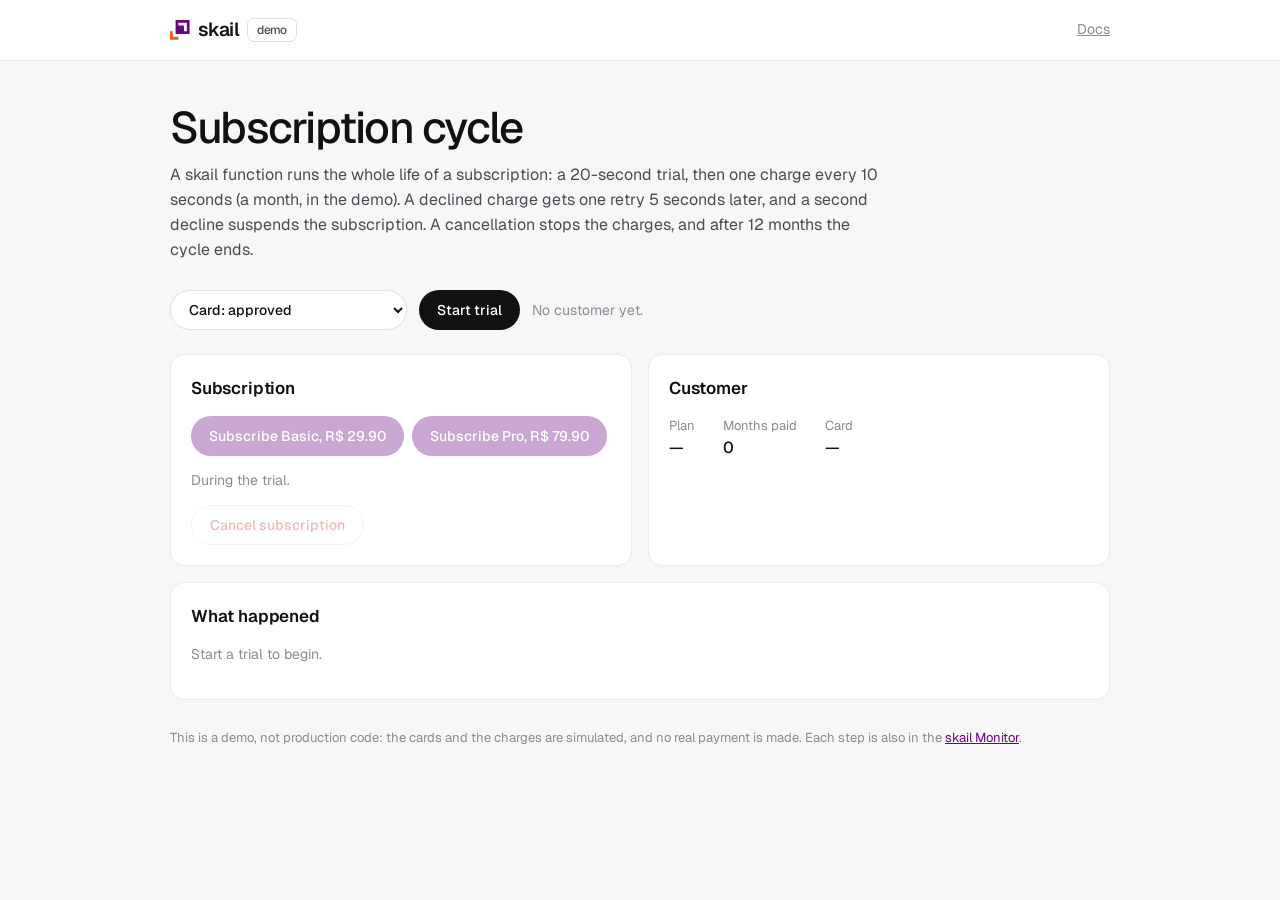
==== Page/index.html @ d37ca8dc "Initial commit" ====
<!doctype html>
<html lang="en">
<head>
  <meta charset="utf-8">
  <meta name="viewport" content="width=device-width, initial-scale=1">
  <title>Subscription cycle · skail demo</title>
  <link rel="icon" href="data:image/svg+xml,%3Csvg xmlns='http://www.w3.org/2000/svg' viewBox='0 0 26 26'%3E%3Cpath d='M25.4385 18.2557L7.28223 18.2538L7.28125 4.53796C7.28123 3.98936 7.21634 0.353387 7.32422 0.00280762C13.2929 0.0779445 19.4626 0.0104719 25.4414 0.00280762L25.4385 18.2557ZM10.917 7.30261L18.1797 7.30164L18.1777 14.6083L21.8213 14.6102V3.6532C18.2322 3.65317 14.494 3.70895 10.918 3.64734L10.917 7.30261Z' fill='%2368057F'/%3E%3Cpath d='M0 14.609L3.6314 14.6068L3.6293 21.8979L10.9159 21.8957L10.9154 25.5448L2.61941e-05 25.5414L0 14.609Z' fill='%23E8611C'/%3E%3C/svg%3E">
  <link rel="preconnect" href="https://fonts.googleapis.com">
  <link href="https://fonts.googleapis.com/css2?family=Geist:wght@400;500;600&family=Geist+Mono:wght@400;500&display=swap" rel="stylesheet">
  <style>
    /* skail brand tokens, from skail.dev */
    :root {
      --bg: #ffffff; --bg2: #f7f7f8; --bg3: #f0f0f2; --card: #fafafb;
      --ink: #111114; --ink2: #4b4c54; --ink3: #8a8b94;
      --line: #ebebee; --line2: #dfdfe4;
      --brand: #68057F; --brand2: #8b2fa8; --brand-soft: #f5edf8; --orange: #E8611C;
      --ok: #17914f; --ok-soft: #e8f6ee; --run: #2d6be4; --run-soft: #e9f0fd;
      --err: #d6363b; --err-soft: #fcebec; --warn: #b7791f; --warn-soft: #fdf4e3;
      --sans: "Geist", ui-sans-serif, system-ui, -apple-system, "Segoe UI", sans-serif;
      --mono: "Geist Mono", ui-monospace, "SF Mono", Menlo, monospace;
      --r: 14px;
    }
    * { box-sizing: border-box; }
    body { margin: 0; background: var(--bg2); color: var(--ink); font: 16px/1.55 var(--sans); -webkit-font-smoothing: antialiased; }
    a { color: var(--brand); }
    .nav { background: var(--bg); border-bottom: 1px solid var(--line); }
    .wrap { max-width: 980px; margin: 0 auto; padding: 0 20px; }
    .nav .wrap { display: flex; align-items: center; justify-content: space-between; height: 60px; }
    .logo { display: flex; align-items: center; gap: 8px; font-weight: 600; font-size: 19px; letter-spacing: -.03em; color: var(--ink); text-decoration: none; }
    .chip { font-size: 12px; padding: 2px 9px; border-radius: 7px; border: 1px solid var(--line2); background: var(--bg); color: var(--ink2); font-weight: 500; }
    main.wrap { padding-top: 44px; padding-bottom: 60px; }
    h1 { font-size: clamp(30px, 4.5vw, 44px); line-height: 1.05; letter-spacing: -.04em; font-weight: 500; margin: 0 0 12px; }
    .lead { color: var(--ink2); max-width: 720px; margin: 0 0 28px; }
    .bar { display: flex; flex-wrap: wrap; align-items: center; gap: 12px; margin-bottom: 24px; }
    .btn { display: inline-flex; align-items: center; height: 40px; padding: 0 18px; border-radius: 999px; border: 0; font: 500 14px var(--sans); cursor: pointer; }
    .btn-dark { background: var(--ink); color: #fff; }
    .btn-brand { background: var(--brand); color: #fff; }
    .btn-line { background: var(--bg); color: var(--err); border: 1px solid var(--line2); }
    .btn:disabled { opacity: .35; cursor: not-allowed; }
    .muted { color: var(--ink3); font-size: 14px; }
    .mono { font-family: var(--mono); }
    .grid { display: grid; grid-template-columns: 1fr 1fr; gap: 16px; margin-bottom: 16px; }
    .card { background: var(--bg); border: 1px solid var(--line); border-radius: var(--r); padding: 20px; }
    .card h2 { display: flex; justify-content: space-between; align-items: center; font-size: 17px; font-weight: 600; margin: 0 0 14px; letter-spacing: -.01em; }
    .actions { display: flex; gap: 8px; }
    .pill { font-size: 12px; font-weight: 500; padding: 3px 10px; border-radius: 999px; }
    select { height: 40px; padding: 0 14px; border-radius: 999px; border: 1px solid var(--line2); background: var(--bg); font: 500 14px var(--sans); color: var(--ink); }
    .facts { display: flex; gap: 28px; flex-wrap: wrap; margin: 0; }
    .facts dt { color: var(--ink3); font-size: 13px; }
    .facts dd { margin: 0; font-weight: 500; }
    .result { border-radius: var(--r); padding: 14px 18px; font-weight: 500; margin-bottom: 16px; }
    .result.cycle-ended, .result.cancelled { background: var(--ok-soft); color: var(--ok); }
    .result.suspended { background: var(--err-soft); color: var(--err); }
    .result.trial-ended { background: var(--warn-soft); color: var(--warn); }
    .timeline { list-style: none; margin: 0; padding: 0; font: 13px/1.7 var(--mono); color: var(--ink2); }
    .timeline time { color: var(--ink3); margin-right: 10px; }
    .empty { color: var(--ink3); font-size: 14px; }
    footer { color: var(--ink3); font-size: 13px; margin-top: 28px; }
    @media (max-width: 720px) { .grid { grid-template-columns: 1fr; } }
  </style>
</head>
<body>
  <header class="nav">
    <div class="wrap">
      <a class="logo" href="https://skail.dev" target="_blank" rel="noopener">
        <svg width="20" height="20" viewBox="0 0 26 26" fill="none" aria-hidden="true"><path d="M25.4385 18.2557L7.28223 18.2538L7.28125 4.53796C7.28123 3.98936 7.21634 0.353387 7.32422 0.00280762C13.2929 0.0779445 19.4626 0.0104719 25.4414 0.00280762L25.4385 18.2557ZM10.917 7.30261L18.1797 7.30164L18.1777 14.6083L21.8213 14.6102V3.6532C18.2322 3.65317 14.494 3.70895 10.918 3.64734L10.917 7.30261Z" fill="#68057F"/><path d="M0 14.609L3.6314 14.6068L3.6293 21.8979L10.9159 21.8957L10.9154 25.5448L2.61941e-05 25.5414L0 14.609Z" fill="#E8611C"/></svg>
        skail <span class="chip">demo</span>
      </a>
      <a class="muted" href="https://docs.skail.dev" target="_blank" rel="noopener">Docs</a>
    </div>
  </header>

  <main class="wrap">
    <h1>Subscription cycle</h1>
    <p class="lead">A skail function runs the whole life of a subscription: a 20-second trial, then one charge every
      10 seconds (a month, in the demo). A declined charge gets one retry 5 seconds later, and a second decline suspends
      the subscription. A cancellation stops the charges, and after 12 months the cycle ends.</p>

    <div class="bar">
      <select id="card" aria-label="Simulated card">
        <option value="approved">Card: approved</option>
        <option value="declined-once">Card: declined once a month</option>
        <option value="always-declined">Card: always declined</option>
      </select>
      <button id="start" class="btn btn-dark">Start trial</button>
      <span id="status" class="muted">No customer yet.</span>
    </div>

    <div id="result" class="result" hidden></div>

    <div class="grid">
      <article class="card">
        <h2>Subscription</h2>
        <div class="actions">
          <button id="basic" class="btn btn-brand" disabled>Subscribe Basic, R$ 29.90</button>
          <button id="pro" class="btn btn-brand" disabled>Subscribe Pro, R$ 79.90</button>
        </div>
        <p class="muted">During the trial.</p>
        <div class="actions"><button id="cancel" class="btn btn-line" disabled>Cancel subscription</button></div>
      </article>
      <article class="card">
        <h2>Customer</h2>
        <dl class="facts">
          <div><dt>Plan</dt><dd id="plan">—</dd></div>
          <div><dt>Months paid</dt><dd id="months">0</dd></div>
          <div><dt>Card</dt><dd id="cardOnFile">—</dd></div>
        </dl>
      </article>
    </div>

    <section class="card">
      <h2>What happened</h2>
      <ol id="timeline" class="timeline"></ol>
      <p id="empty" class="empty">Start a trial to begin.</p>
    </section>

    <footer>This is a demo, not production code: the cards and the charges are simulated, and no real payment is made.
      Each step is also in the <a href="https://docs.skail.dev/referencia/portal/monitor" target="_blank" rel="noopener">skail Monitor</a>.</footer>
  </main>

  <script>
    const $ = (id) => document.getElementById(id);
    const endText = {
      "trial-ended": "The trial ended without a subscription: nothing was charged.",
      cancelled: "Cancelled: no more charges, and the months already paid stay paid.",
      suspended: "Suspended: a month was declined twice.",
      "cycle-ended": "The cycle ended after 12 months.",
    };
    let state = { customer: null };

    async function post(url) {
      const response = await fetch(url, { method: "POST" });
      if (!response.ok && response.status !== 409) alert(`The app answered ${response.status}.`);
      await refresh();
    }

    $("start").onclick = () => post(`/api/customers/${$("card").value}`);
    $("basic").onclick = () => post("/api/subscribe/basic");
    $("pro").onclick = () => post("/api/subscribe/pro");
    $("cancel").onclick = () => post("/api/cancel");

    function render() {
      const c = state.customer;
      $("result").hidden = !c?.end;
      if (c?.end) { $("result").className = `result ${c.end}`; $("result").textContent = endText[c.end]; }

      if (!c) $("status").textContent = "No customer yet.";
      else if (c.end) $("status").textContent = `Customer ${c.id.slice(0, 8)}: ${c.end.replace("-", " ")}.`;
      else if (c.trialEnds) {
        const left = Math.max(0, Math.round((new Date(c.trialEnds) - Date.now()) / 1000));
        $("status").textContent = `Customer ${c.id.slice(0, 8)}: in the trial, ${left} s left to subscribe.`;
      } else $("status").textContent = `Customer ${c.id.slice(0, 8)}: ${c.plan ? "subscribed, one charge every 10 s." : "following."}`;

      $("basic").disabled = $("pro").disabled = !state.canSubscribe;
      $("cancel").disabled = !state.canCancel;
      $("plan").textContent = c?.plan ?? "—";
      $("months").textContent = c?.monthsPaid ?? 0;
      $("cardOnFile").textContent = c?.card ?? "—";

      const items = state.timeline ?? [];
      $("empty").hidden = items.length > 0;
      $("timeline").innerHTML = items.map((t) =>
        `<li><time>${new Date(t.at).toLocaleTimeString()}</time>${t.text.replace(/</g, "&lt;")}</li>`).join("");
    }

    async function refresh() {
      try { state = await (await fetch("/api/state")).json(); } catch { /* the app is restarting */ }
      render();
    }

    refresh();
    setInterval(refresh, 1000);
  </script>
</body>
</html>
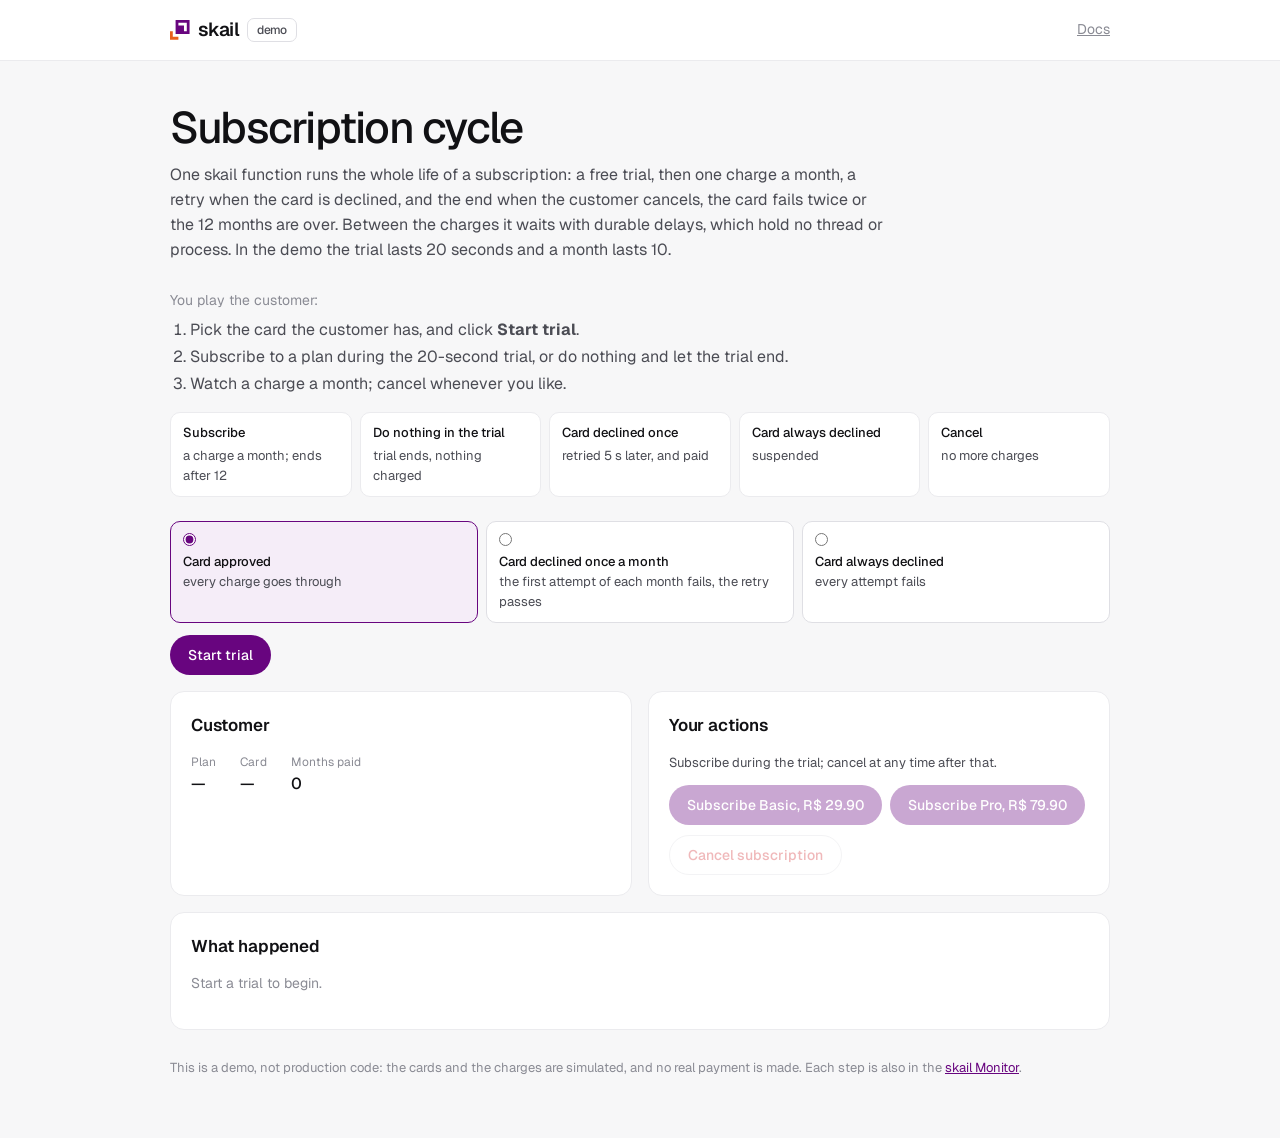
==== commit 40b55145: "Initial commit" ====
--- a/Page/index.html
+++ b/Page/index.html
@@ -42,7 +42,7 @@
     .grid { display: grid; grid-template-columns: 1fr 1fr; gap: 16px; margin-bottom: 16px; }
     .card { background: var(--bg); border: 1px solid var(--line); border-radius: var(--r); padding: 20px; }
     .card h2 { display: flex; justify-content: space-between; align-items: center; font-size: 17px; font-weight: 600; margin: 0 0 14px; letter-spacing: -.01em; }
-    .actions { display: flex; gap: 8px; }
+    .actions { display: flex; align-items: center; gap: 8px; }
     .pill { font-size: 12px; font-weight: 500; padding: 3px 10px; border-radius: 999px; }
     select { height: 40px; padding: 0 14px; border-radius: 999px; border: 1px solid var(--line2); background: var(--bg); font: 500 14px var(--sans); color: var(--ink); }
     .facts { display: flex; gap: 28px; flex-wrap: wrap; margin: 0; }
@@ -56,6 +56,43 @@
     .timeline time { color: var(--ink3); margin-right: 10px; }
     .empty { color: var(--ink3); font-size: 14px; }
     footer { color: var(--ink3); font-size: 13px; margin-top: 28px; }
+    .steps { margin: 0 0 16px; padding-left: 20px; color: var(--ink2); }
+    .steps li { margin: 2px 0; }
+    .paths { display: grid; grid-template-columns: repeat(5, 1fr); gap: 8px; margin: 0 0 24px; }
+    .path { background: var(--bg); border: 1px solid var(--line); border-radius: 10px; padding: 10px 12px; font-size: 13px; color: var(--ink2); }
+    .path b { display: block; color: var(--ink); font-weight: 500; margin-bottom: 2px; }
+    .order { display: flex; flex-wrap: wrap; gap: 24px; font-size: 14px; }
+    .order span { color: var(--ink3); display: block; font-size: 12px; }
+    .order b { font-weight: 500; font-size: 16px; }
+    .card .role { color: var(--ink2); font-size: 14px; margin: -6px 0 12px; }
+    .clock { height: 6px; border-radius: 999px; background: var(--bg3); overflow: hidden; margin-bottom: 6px; }
+    .clock div { height: 100%; background: var(--warn); transition: width 1s linear; }
+    .hint { font-size: 13px; color: var(--ink2); margin: 0 0 12px; min-height: 20px; }
+    .hint b { color: var(--warn); font-weight: 600; }
+    .section { display: flex; justify-content: space-between; align-items: center; gap: 12px; flex-wrap: wrap; margin: 0 0 16px; }
+    .cards { display: grid; grid-template-columns: repeat(3, 1fr); gap: 8px; margin: 0 0 12px; }
+    .cards label { display: block; background: var(--bg); border: 1px solid var(--line2); border-radius: 10px; padding: 10px 12px; font-size: 13px; color: var(--ink2); cursor: pointer; }
+    .cards label b { display: block; color: var(--ink); font-weight: 500; }
+    .cards input { accent-color: var(--brand); margin: 0 6px 0 0; }
+    .cards label:has(input:checked) { border-color: var(--brand); background: var(--brand-soft); }
+    .months { display: grid; grid-template-columns: repeat(12, 1fr); gap: 6px; }
+    .month { border-radius: 8px; padding: 8px 4px; text-align: center; font-size: 12px; background: var(--bg3); color: var(--ink3); }
+    .month b { display: block; font: 500 13px var(--mono); }
+    .month.paid { background: var(--ok-soft); color: var(--ok); }
+    .month.retried { background: var(--ok-soft); color: var(--ok); box-shadow: inset 0 0 0 1px var(--warn); }
+    .month.retrying { background: var(--warn-soft); color: var(--warn); }
+    .month.declined { background: var(--err-soft); color: var(--err); }
+    .legend { display: flex; flex-wrap: wrap; gap: 14px; margin-top: 12px; font-size: 12px; color: var(--ink3); }
+    .legend span::before { content: ""; display: inline-block; width: 10px; height: 10px; border-radius: 3px; margin-right: 6px; vertical-align: -1px; background: var(--bg3); }
+    .legend .paid::before { background: var(--ok-soft); border: 1px solid var(--ok); }
+    .legend .retried::before { background: var(--ok-soft); border: 1px solid var(--warn); }
+    .legend .retrying::before { background: var(--warn-soft); border: 1px solid var(--warn); }
+    .legend .declined::before { background: var(--err-soft); border: 1px solid var(--err); }
+    .pill.trial, .pill.active { background: var(--run-soft); color: var(--run); }
+    .pill.cycle-ended, .pill.cancelled { background: var(--ok-soft); color: var(--ok); }
+    .pill.suspended { background: var(--err-soft); color: var(--err); }
+    .pill.trial-ended { background: var(--warn-soft); color: var(--warn); }
+    @media (max-width: 720px) { .paths, .cards { grid-template-columns: 1fr; } .months { grid-template-columns: repeat(6, 1fr); } }
     @media (max-width: 720px) { .grid { grid-template-columns: 1fr; } }
   </style>
 </head>
@@ -72,41 +109,64 @@
 
   <main class="wrap">
     <h1>Subscription cycle</h1>
-    <p class="lead">A skail function runs the whole life of a subscription: a 20-second trial, then one charge every
-      10 seconds (a month, in the demo). A declined charge gets one retry 5 seconds later, and a second decline suspends
-      the subscription. A cancellation stops the charges, and after 12 months the cycle ends.</p>
-
-    <div class="bar">
-      <select id="card" aria-label="Simulated card">
-        <option value="approved">Card: approved</option>
-        <option value="declined-once">Card: declined once a month</option>
-        <option value="always-declined">Card: always declined</option>
-      </select>
-      <button id="start" class="btn btn-dark">Start trial</button>
-      <span id="status" class="muted">No customer yet.</span>
+    <p class="lead">One skail function runs the whole life of a subscription: a free trial, then one charge a month, a
+      retry when the card is declined, and the end when the customer cancels, the card fails twice or the 12 months are
+      over. Between the charges it waits with durable delays, which hold no thread or process. In the demo the trial
+      lasts 20 seconds and a month lasts 10.</p>
+
+    <p class="muted" style="margin: 0 0 6px">You play the customer:</p>
+    <ol class="steps">
+      <li>Pick the card the customer has, and click <b>Start trial</b>.</li>
+      <li>Subscribe to a plan during the 20-second trial, or do nothing and let the trial end.</li>
+      <li>Watch a charge a month; cancel whenever you like.</li>
+    </ol>
+
+    <div class="paths">
+      <div class="path"><b>Subscribe</b>a charge a month; ends after 12</div>
+      <div class="path"><b>Do nothing in the trial</b>trial ends, nothing charged</div>
+      <div class="path"><b>Card declined once</b>retried 5 s later, and paid</div>
+      <div class="path"><b>Card always declined</b>suspended</div>
+      <div class="path"><b>Cancel</b>no more charges</div>
+    </div>
+
+    <div class="cards">
+      <label><input type="radio" name="card" value="approved" checked><b>Card approved</b>every charge goes through</label>
+      <label><input type="radio" name="card" value="declined-once"><b>Card declined once a month</b>the first attempt of each month fails, the retry passes</label>
+      <label><input type="radio" name="card" value="always-declined"><b>Card always declined</b>every attempt fails</label>
+    </div>
+    <div class="section">
+      <button id="start" class="btn btn-brand">Start trial</button>
     </div>
 
     <div id="result" class="result" hidden></div>
 
-    <div class="grid">
+    <div id="customerArea" class="grid" hidden>
       <article class="card">
-        <h2>Subscription</h2>
-        <div class="actions">
+        <h2><span>Customer <span id="customerId" class="muted mono"></span></span><span id="status" class="pill"></span></h2>
+        <div class="order">
+          <div><span>Plan</span><b id="plan">—</b></div>
+          <div><span>Card</span><b id="cardOnFile">—</b></div>
+          <div><span>Months paid</span><b id="paid">0</b></div>
+        </div>
+        <div id="trial" style="margin-top: 14px"></div>
+      </article>
+      <article class="card">
+        <h2>Your actions</h2>
+        <p class="hint">Subscribe during the trial; cancel at any time after that.</p>
+        <div class="actions" style="margin-bottom: 10px">
           <button id="basic" class="btn btn-brand" disabled>Subscribe Basic, R$ 29.90</button>
           <button id="pro" class="btn btn-brand" disabled>Subscribe Pro, R$ 79.90</button>
         </div>
-        <p class="muted">During the trial.</p>
         <div class="actions"><button id="cancel" class="btn btn-line" disabled>Cancel subscription</button></div>
       </article>
-      <article class="card">
-        <h2>Customer</h2>
-        <dl class="facts">
-          <div><dt>Plan</dt><dd id="plan">—</dd></div>
-          <div><dt>Months paid</dt><dd id="months">0</dd></div>
-          <div><dt>Card</dt><dd id="cardOnFile">—</dd></div>
-        </dl>
-      </article>
-    </div>
+    </div>
+
+    <section id="monthsCard" class="card" style="margin-bottom: 16px" hidden>
+      <h2>The 12 months</h2>
+      <div id="months" class="months"></div>
+      <div class="legend"><span class="paid">paid</span><span class="retried">paid on the retry (↻)</span>
+        <span class="retrying">declined, retrying</span><span class="declined">declined twice</span><span>not yet</span></div>
+    </section>
 
     <section class="card">
       <h2>What happened</h2>
@@ -120,12 +180,14 @@
 
   <script>
     const $ = (id) => document.getElementById(id);
+    const TRIAL = 20;
     const endText = {
       "trial-ended": "The trial ended without a subscription: nothing was charged.",
       cancelled: "Cancelled: no more charges, and the months already paid stay paid.",
       suspended: "Suspended: a month was declined twice.",
       "cycle-ended": "The cycle ended after 12 months.",
     };
+    const cardText = { approved: "approved", "declined-once": "declined once a month", "always-declined": "always declined" };
     let state = { customer: null };
 
     async function post(url) {
@@ -134,29 +196,39 @@
       await refresh();
     }
 
-    $("start").onclick = () => post(`/api/customers/${$("card").value}`);
+    $("start").onclick = () => post(`/api/customers/${document.querySelector("input[name=card]:checked").value}`);
     $("basic").onclick = () => post("/api/subscribe/basic");
     $("pro").onclick = () => post("/api/subscribe/pro");
     $("cancel").onclick = () => post("/api/cancel");
 
     function render() {
       const c = state.customer;
+      $("start").textContent = c ? "Start another trial" : "Start trial";
+      $("start").disabled = !!c && !c.end; // one customer at a time
+      $("customerArea").hidden = $("monthsCard").hidden = !c;
       $("result").hidden = !c?.end;
       if (c?.end) { $("result").className = `result ${c.end}`; $("result").textContent = endText[c.end]; }
-
-      if (!c) $("status").textContent = "No customer yet.";
-      else if (c.end) $("status").textContent = `Customer ${c.id.slice(0, 8)}: ${c.end.replace("-", " ")}.`;
-      else if (c.trialEnds) {
-        const left = Math.max(0, Math.round((new Date(c.trialEnds) - Date.now()) / 1000));
-        $("status").textContent = `Customer ${c.id.slice(0, 8)}: in the trial, ${left} s left to subscribe.`;
-      } else $("status").textContent = `Customer ${c.id.slice(0, 8)}: ${c.plan ? "subscribed, one charge every 10 s." : "following."}`;
+      if (!c) return renderTimeline();
+
+      $("customerId").textContent = c.id.slice(0, 8);
+      const status = c.end ?? (c.trialEnds ? "trial" : c.plan ? "active" : "subscribing");
+      $("status").textContent = status.replace("-", " ");
+      $("status").className = `pill ${status}`;
+      $("plan").textContent = c.plan ?? "—";
+      $("cardOnFile").textContent = cardText[c.card] ?? c.card ?? "—";
+      $("paid").textContent = c.monthsPaid;
+
+      const left = c.trialEnds ? Math.max(0, Math.round((new Date(c.trialEnds) - Date.now()) / 1000)) : null;
+      $("trial").innerHTML = left === null ? "" : `<div class="clock"><div style="width: ${(100 * left) / TRIAL}%"></div></div>
+        <p class="hint">Free trial. In <b>${left} s</b> it ends, unless the customer subscribes.</p>`;
 
       $("basic").disabled = $("pro").disabled = !state.canSubscribe;
       $("cancel").disabled = !state.canCancel;
-      $("plan").textContent = c?.plan ?? "—";
-      $("months").textContent = c?.monthsPaid ?? 0;
-      $("cardOnFile").textContent = c?.card ?? "—";
-
+      $("months").innerHTML = (state.months ?? []).map((m, i) => `<div class="month ${m}"><b>${i + 1}</b>${{ paid: "paid", retried: "paid ↻", retrying: "retrying", declined: "declined" }[m] ?? ""}</div>`).join("");
+      renderTimeline();
+    }
+
+    function renderTimeline() {
       const items = state.timeline ?? [];
       $("empty").hidden = items.length > 0;
       $("timeline").innerHTML = items.map((t) =>
